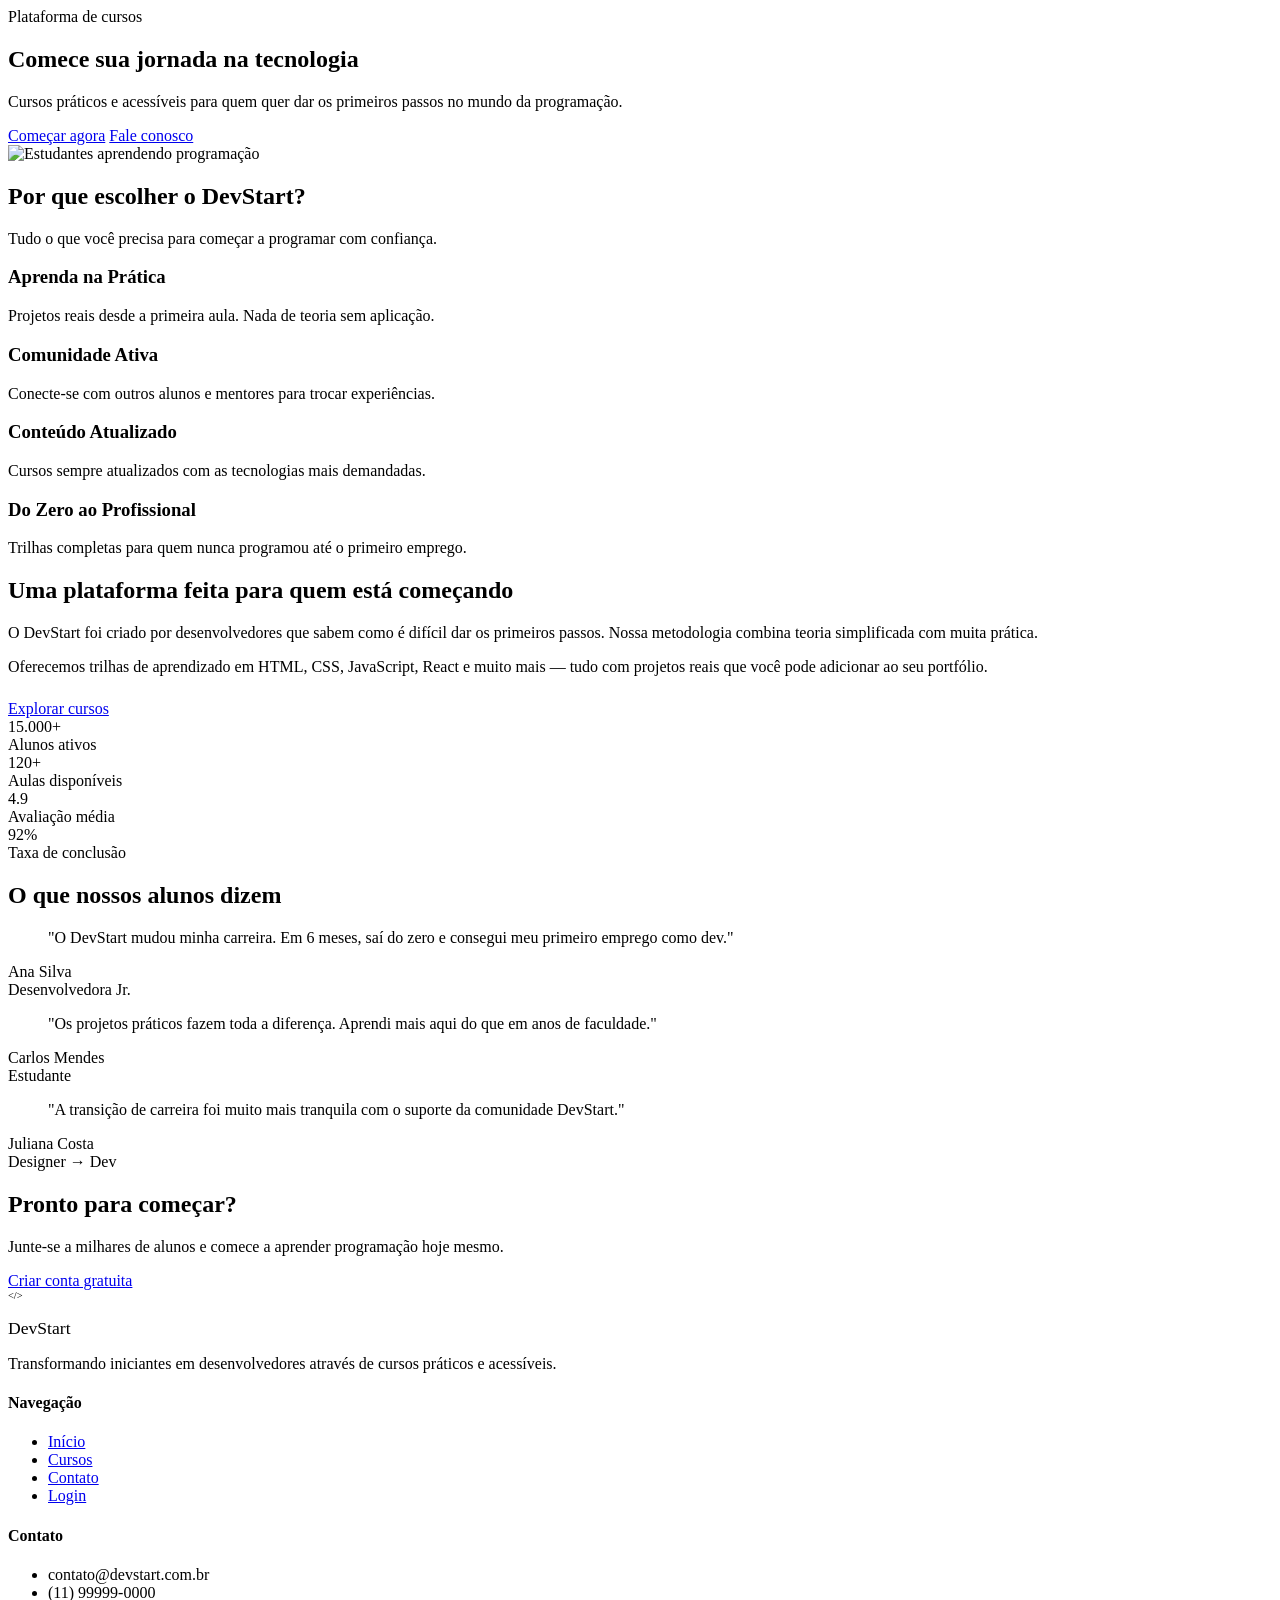
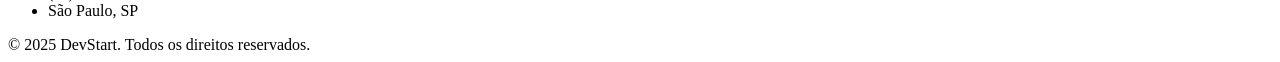
==== index.html @ ef2a412c "index bbase" ====
<!DOCTYPE html>
<html lang="pt-BR">
<head>
  <meta charset="UTF-8">
  <meta name="viewport" content="width=device-width, initial-scale=1.0">
  <title>DevStart — Cursos de Tecnologia para Iniciantes</title>
  <meta name="description" content="Aprenda programação do zero com cursos práticos e acessíveis.">
  <link rel="stylesheet" href="style.css">
</head>
<body>

  <!-- Header -->
  
  <section class="hero">
    <div class="container">
      <div class="hero-content">
        <span class="hero-badge">Plataforma de cursos</span>
        <h1>Comece sua jornada na <span class="highlight">tecnologia</span></h1>
        <p>Cursos práticos e acessíveis para quem quer dar os primeiros passos no mundo da programação.</p>
        <div class="hero-buttons">
          <a href="login.html" class="btn btn-primary btn-lg">Começar agora</a>
          <a href="contato.html" class="btn btn-outline btn-lg">Fale conosco</a>
        </div>
      </div>
      <div class="hero-image">
        <img src="https://images.unsplash.com/photo-1522202176988-66273c2fd55f?w=600&q=80" alt="Estudantes aprendendo programação">
      </div>
    </div>
  </section>

  <section class="section section-alt">
    <div class="container">
      <div class="section-header">
        <h2>Por que escolher o DevStart?</h2>
        <p>Tudo o que você precisa para começar a programar com confiança.</p>
      </div>
      <div class="grid-4">
        <div class="card">
          <div class="card-icon"><i class="bi bi-code-slash"></i></div>
          <h3>Aprenda na Prática</h3>
          <p>Projetos reais desde a primeira aula. Nada de teoria sem aplicação.</p>
        </div>
        <div class="card">
          <div class="card-icon"><i class="bi bi-people"></i></div>
          <h3>Comunidade Ativa</h3>
          <p>Conecte-se com outros alunos e mentores para trocar experiências.</p>
        </div>
        <div class="card">
          <div class="card-icon"><i class="bi bi-lightning-charge"></i></div>
          <h3>Conteúdo Atualizado</h3>
          <p>Cursos sempre atualizados com as tecnologias mais demandadas.</p>
        </div>
        <div class="card">
          <div class="card-icon"><i class="bi bi-book"></i></div>
          <h3>Do Zero ao Profissional</h3>
          <p>Trilhas completas para quem nunca programou até o primeiro emprego.</p>
        </div>
      </div>
    </div>
  </section>

  <section class="section">
    <div class="container">
      <div class="grid-2" style="align-items: center;">
        <div>
          <h2>Uma plataforma feita para quem está começando</h2>
          <p style="color: var(--muted); margin: 1rem 0;">O DevStart foi criado por desenvolvedores que sabem como é difícil dar os primeiros passos. Nossa metodologia combina teoria simplificada com muita prática.</p>
          <p style="color: var(--muted); margin-bottom: 1.5rem;">Oferecemos trilhas de aprendizado em HTML, CSS, JavaScript, React e muito mais — tudo com projetos reais que você pode adicionar ao seu portfólio.</p>
          <a href="cursos.html" class="btn btn-primary">Explorar cursos</a>
        </div>
        <div class="grid-2">
          <div class="metric-card">
            <div class="metric-value">15.000+</div>
            <div class="metric-label">Alunos ativos</div>
          </div>
          <div class="metric-card">
            <div class="metric-value">120+</div>
            <div class="metric-label">Aulas disponíveis</div>
          </div>
          <div class="metric-card">
            <div class="metric-value">4.9 <i class="bi bi-star-fill"></i></div>
            <div class="metric-label">Avaliação média</div>
          </div>
          <div class="metric-card">
            <div class="metric-value">92%</div>
            <div class="metric-label">Taxa de conclusão</div>
          </div>
        </div>
      </div>
    </div>
  </section>

  <section class="section section-alt">
    <div class="container">
      <div class="section-header">
        <h2>O que nossos alunos dizem</h2>
      </div>
      <div class="grid-3">
        <div class="card testimonial-card">
          <div class="stars">
            <i class="bi bi-star-fill"></i><i class="bi bi-star-fill"></i><i class="bi bi-star-fill"></i><i class="bi bi-star-fill"></i><i class="bi bi-star-fill"></i>
          </div>
          <blockquote>"O DevStart mudou minha carreira. Em 6 meses, saí do zero e consegui meu primeiro emprego como dev."</blockquote>
          <div class="author-name">Ana Silva</div>
          <div class="author-role">Desenvolvedora Jr.</div>
        </div>
        <div class="card testimonial-card">
          <div class="stars">
            <i class="bi bi-star-fill"></i><i class="bi bi-star-fill"></i><i class="bi bi-star-fill"></i><i class="bi bi-star-fill"></i><i class="bi bi-star-fill"></i>
          </div>
          <blockquote>"Os projetos práticos fazem toda a diferença. Aprendi mais aqui do que em anos de faculdade."</blockquote>
          <div class="author-name">Carlos Mendes</div>
          <div class="author-role">Estudante</div>
        </div>
        <div class="card testimonial-card">
          <div class="stars">
            <i class="bi bi-star-fill"></i><i class="bi bi-star-fill"></i><i class="bi bi-star-fill"></i><i class="bi bi-star-fill"></i><i class="bi bi-star-fill"></i>
          </div>
          <blockquote>"A transição de carreira foi muito mais tranquila com o suporte da comunidade DevStart."</blockquote>
          <div class="author-name">Juliana Costa</div>
          <div class="author-role">Designer → Dev</div>
        </div>
      </div>
    </div>
  </section>

  <section class="section">
    <div class="container">
      <div class="cta-banner">
        <i class="bi bi-graph-up-arrow"></i>
        <h2>Pronto para começar?</h2>
        <p>Junte-se a milhares de alunos e comece a aprender programação hoje mesmo.</p>
        <a href="login.html" class="btn btn-secondary btn-lg">Criar conta gratuita</a>
      </div>
    </div>
  </section>

  <footer class="footer">
    <div class="container">
      <div class="footer-grid">
        <div>
          <div class="logo" style="margin-bottom: 0.75rem;">
            <div class="logo-icon" style="width:1.75rem;height:1.75rem;font-size:0.65rem;">&lt;/&gt;</div>
            <span style="font-size:1.1rem;">DevStart</span>
          </div>
          <p>Transformando iniciantes em desenvolvedores através de cursos práticos e acessíveis.</p>
        </div>
        <div>
          <h4>Navegação</h4>
          <ul>
            <li><a href="index.html">Início</a></li>
            <li><a href="cursos.html">Cursos</a></li>
            <li><a href="contato.html">Contato</a></li>
            <li><a href="login.html">Login</a></li>
          </ul>
        </div>
        <div>
          <h4>Contato</h4>
          <ul>
            <li>contato@devstart.com.br</li>
            <li>(11) 99999-0000</li>
            <li>São Paulo, SP</li>
          </ul>
        </div>
      </div>
      <div class="footer-bottom">© 2025 DevStart. Todos os direitos reservados.</div>
    </div>
  </footer>

</body>
</html>
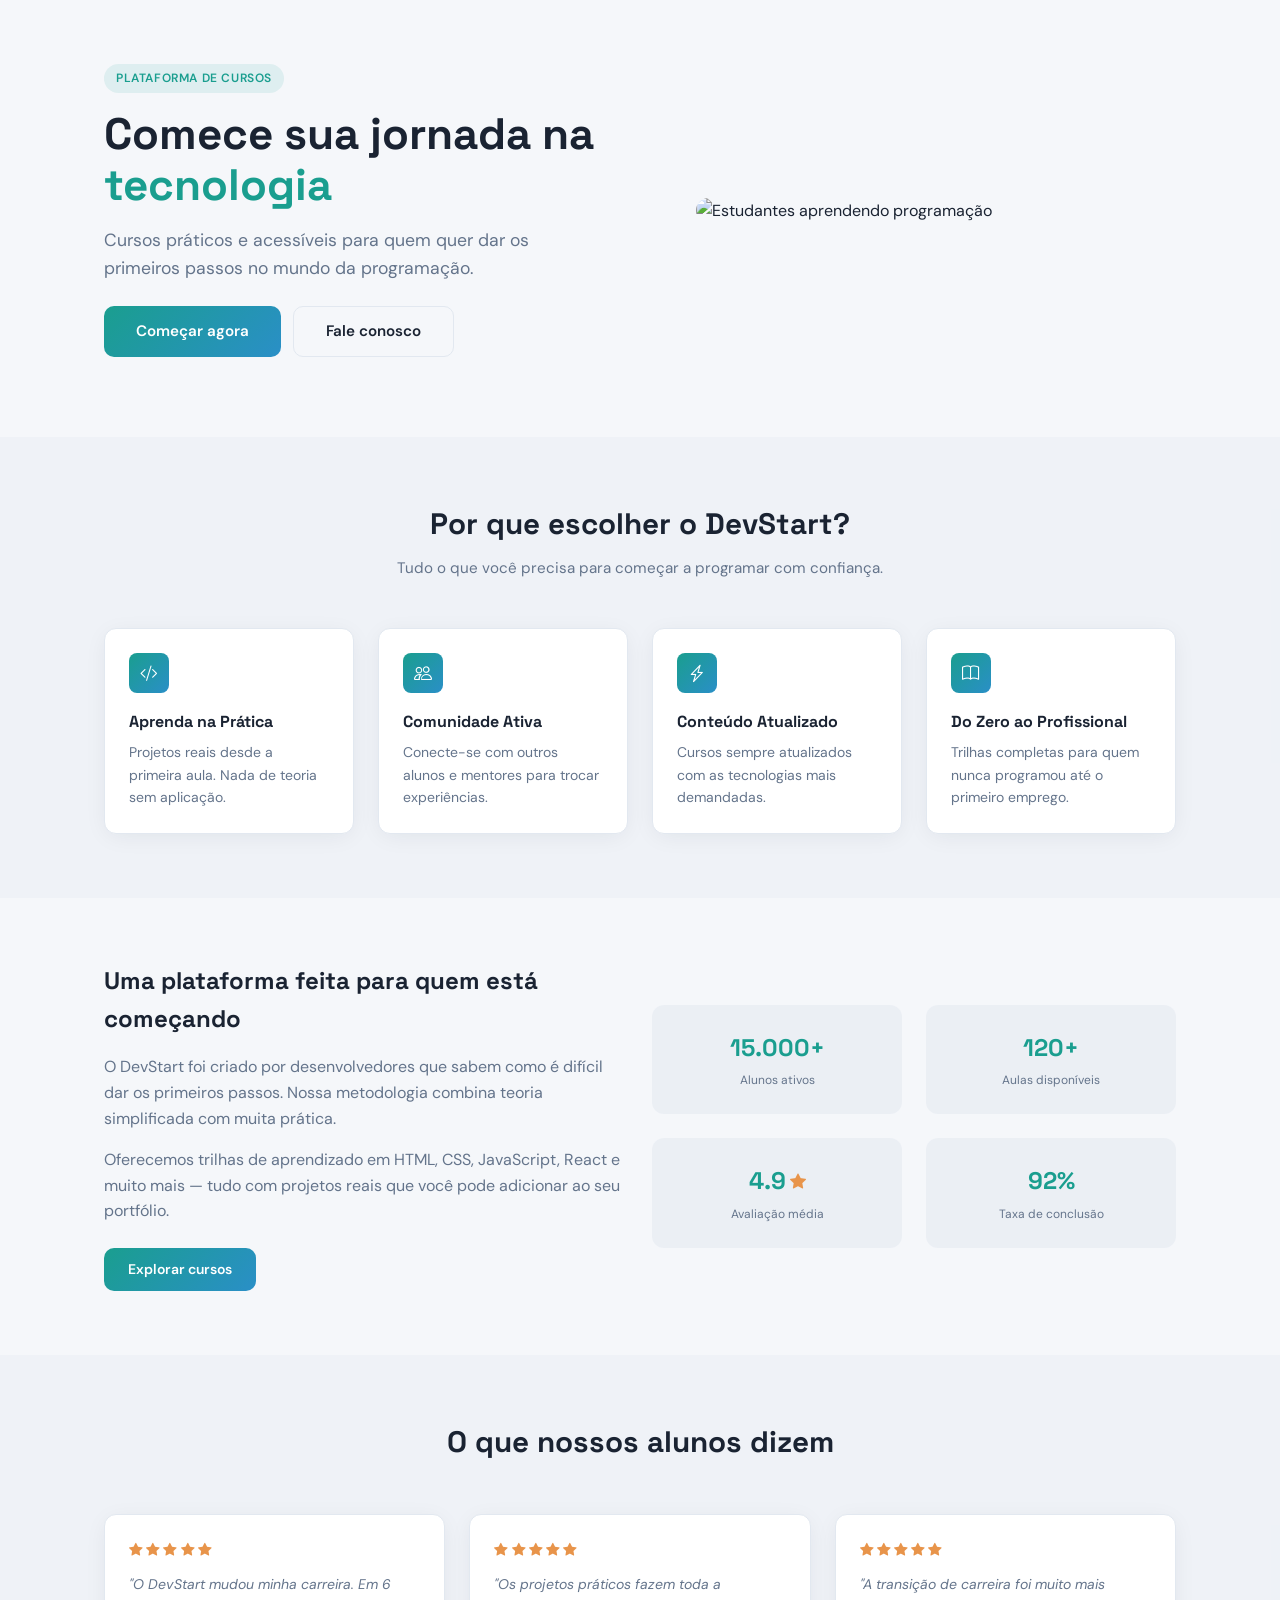
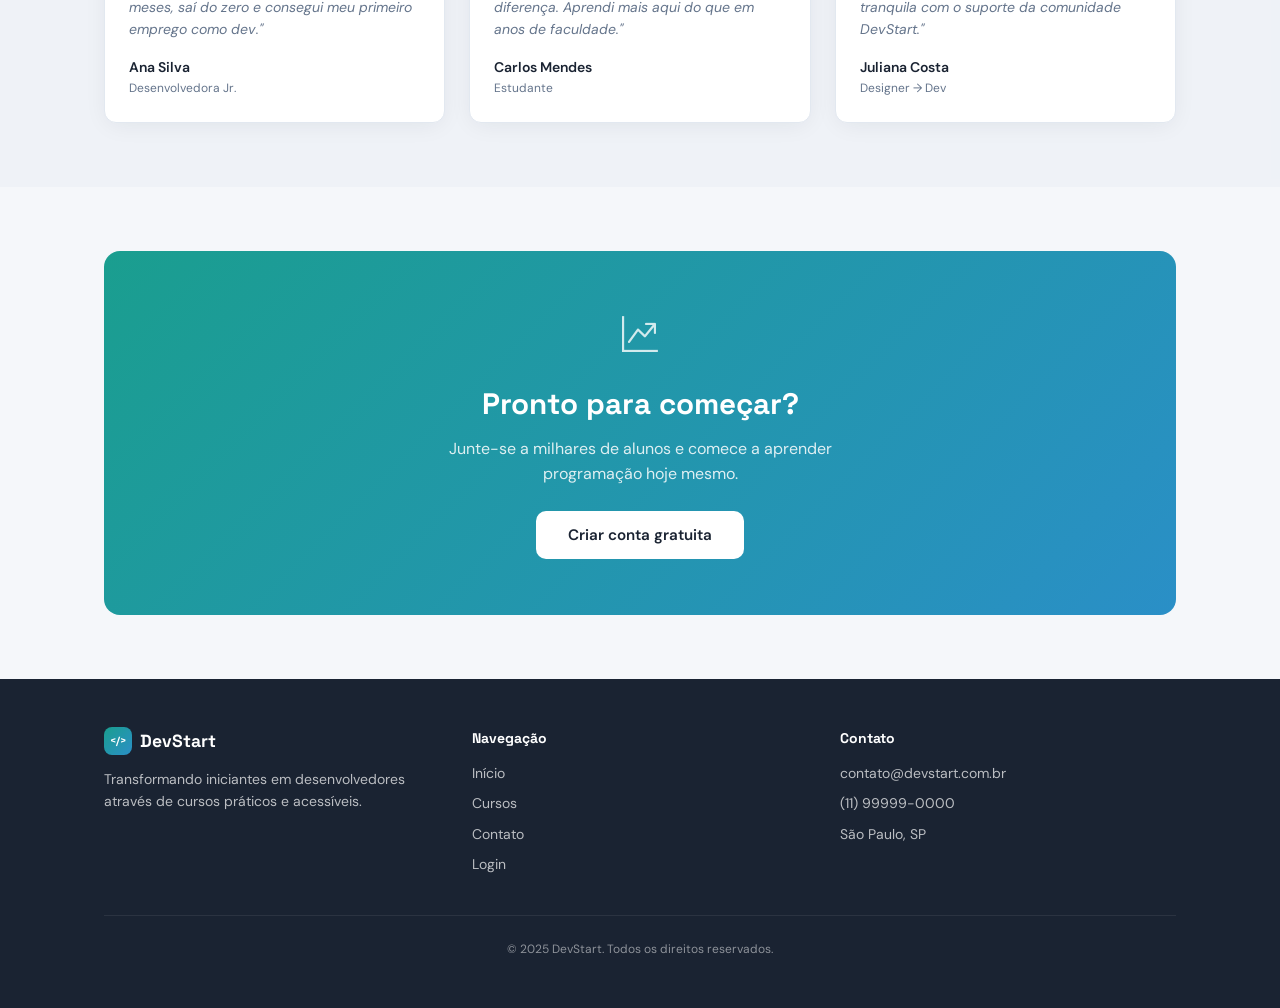
==== commit 5efd1034: "resolvendo o caminho do css" ====
--- a/index.html
+++ b/index.html
@@ -5,11 +5,9 @@
   <meta name="viewport" content="width=device-width, initial-scale=1.0">
   <title>DevStart — Cursos de Tecnologia para Iniciantes</title>
   <meta name="description" content="Aprenda programação do zero com cursos práticos e acessíveis.">
-  <link rel="stylesheet" href="style.css">
+ <link rel="stylesheet" href="css/style.css">
 </head>
 <body>
-
-  <!-- Header -->
   
   <section class="hero">
     <div class="container">
--- a/css/style.css
+++ b/css/style.css
@@ -0,0 +1,531 @@
+@import url('https://fonts.googleapis.com/css2?family=Space+Grotesk:wght@400;500;600;700&family=DM+Sans:wght@400;500;600&display=swap');
+@import url('https://cdn.jsdelivr.net/npm/bootstrap-icons@1.11.3/font/bootstrap-icons.min.css');
+
+* {
+  margin: 0;
+  padding: 0;
+  box-sizing: border-box;
+}
+
+:root {
+  --bg: #f5f7fa;
+  --fg: #1a2332;
+  --card: #ffffff;
+  --primary: #1a9e8f;
+  --primary-dark: #158578;
+  --accent: #e8944a;
+  --muted: #64748b;
+  --border: #e2e8f0;
+  --gradient: linear-gradient(135deg, #1a9e8f, #2a8fc7);
+  --shadow: 0 0.25rem 1.5rem -0.25rem rgba(26, 35, 50, 0.08);
+  --shadow-hover: 0 0.75rem 2rem -0.5rem rgba(26, 35, 50, 0.15);
+  --radius: 0.75rem;
+}
+
+body {
+  font-family: 'DM Sans', sans-serif;
+  font-size: 1rem;
+  color: var(--fg);
+  background: var(--bg);
+  line-height: 1.6;
+}
+
+h1, h2, h3, h4 {
+  font-family: 'Space Grotesk', sans-serif;
+}
+
+a {
+  text-decoration: none;
+  color: inherit;
+}
+
+ul { list-style: none; }
+
+/* ---- Container ---- */
+.container {
+  max-width: 70rem;
+  margin: 0 auto;
+  padding: 0 1.5rem;
+}
+
+/* ---- Header ---- */
+.header {
+  position: sticky;
+  top: 0;
+  z-index: 50;
+  background: rgba(255,255,255,0.85);
+  backdrop-filter: blur(0.75rem);
+  border-bottom: 1px solid var(--border);
+}
+.header .container {
+  display: flex;
+  align-items: center;
+  justify-content: space-between;
+  height: 4rem;
+}
+.logo {
+  display: flex;
+  align-items: center;
+  gap: 0.5rem;
+}
+.logo-icon {
+  width: 2rem;
+  height: 2rem;
+  border-radius: 0.5rem;
+  background: var(--gradient);
+  display: flex;
+  align-items: center;
+  justify-content: center;
+  color: #fff;
+  font-family: 'Space Grotesk', sans-serif;
+  font-weight: 700;
+  font-size: 0.75rem;
+}
+.logo span {
+  font-family: 'Space Grotesk', sans-serif;
+  font-weight: 700;
+  font-size: 1.25rem;
+}
+.nav {
+  display: flex;
+  align-items: center;
+  gap: 2rem;
+}
+.nav a {
+  font-size: 0.875rem;
+  font-weight: 500;
+  color: var(--muted);
+  transition: color 0.2s;
+}
+.nav a:hover, .nav a.active {
+  color: var(--primary);
+}
+.header-actions {
+  display: flex;
+  gap: 0.75rem;
+}
+
+/* ---- Buttons ---- */
+.btn {
+  display: inline-flex;
+  align-items: center;
+  justify-content: center;
+  gap: 0.5rem;
+  padding: 0.65rem 1.5rem;
+  border-radius: 0.625rem;
+  font-size: 0.875rem;
+  font-weight: 600;
+  font-family: 'DM Sans', sans-serif;
+  border: none;
+  cursor: pointer;
+  transition: background 0.2s, opacity 0.2s;
+}
+.btn-primary {
+  background: var(--gradient);
+  color: #fff;
+}
+.btn-primary:hover { opacity: 0.9; }
+.btn-outline {
+  background: transparent;
+  border: 1px solid var(--border);
+  color: var(--fg);
+}
+.btn-outline:hover {
+  border-color: var(--primary);
+  color: var(--primary);
+}
+.btn-ghost {
+  background: transparent;
+  color: var(--muted);
+}
+.btn-ghost:hover { color: var(--primary); }
+.btn-secondary {
+  background: #fff;
+  color: var(--fg);
+}
+.btn-secondary:hover { background: #f0f0f0; }
+.btn-lg {
+  padding: 0.75rem 2rem;
+  font-size: 0.95rem;
+}
+.btn-sm {
+  padding: 0.5rem 1rem;
+  font-size: 0.8rem;
+}
+
+/* ---- Hero ---- */
+.hero {
+  padding: 4rem 0 5rem;
+}
+.hero .container {
+  display: flex;
+  align-items: center;
+  gap: 3rem;
+}
+.hero-content {
+  flex: 1;
+}
+.hero-badge {
+  display: inline-block;
+  padding: 0.3rem 0.75rem;
+  border-radius: 99rem;
+  background: rgba(26, 158, 143, 0.1);
+  color: var(--primary);
+  font-size: 0.75rem;
+  font-weight: 600;
+  text-transform: uppercase;
+  letter-spacing: 0.05em;
+  margin-bottom: 1rem;
+}
+.hero h1 {
+  font-size: 2.75rem;
+  line-height: 1.15;
+  margin-bottom: 1rem;
+}
+.hero h1 .highlight { color: var(--primary); }
+.hero p {
+  font-size: 1.1rem;
+  color: var(--muted);
+  max-width: 28rem;
+  margin-bottom: 1.5rem;
+}
+.hero-buttons {
+  display: flex;
+  gap: 0.75rem;
+  flex-wrap: wrap;
+}
+.hero-image {
+  flex: 1;
+  display: flex;
+  justify-content: center;
+}
+.hero-image img {
+  width: 100%;
+  max-width: 28rem;
+  border-radius: 1rem;
+}
+
+/* ---- Section ---- */
+.section {
+  padding: 4rem 0;
+}
+.section-alt {
+  background: rgba(226, 232, 240, 0.35);
+}
+.section-header {
+  text-align: center;
+  max-width: 32rem;
+  margin: 0 auto 3rem;
+}
+.section-header h2 {
+  font-size: 1.85rem;
+  margin-bottom: 0.5rem;
+}
+.section-header p {
+  color: var(--muted);
+  font-size: 0.95rem;
+}
+
+/* ---- Grid ---- */
+.grid-4 {
+  display: grid;
+  grid-template-columns: repeat(4, 1fr);
+  gap: 1.5rem;
+}
+.grid-3 {
+  display: grid;
+  grid-template-columns: repeat(3, 1fr);
+  gap: 1.5rem;
+}
+.grid-2 {
+  display: grid;
+  grid-template-columns: repeat(2, 1fr);
+  gap: 1.5rem;
+}
+.grid-5-form {
+  display: grid;
+  grid-template-columns: 3fr 2fr;
+  gap: 2rem;
+}
+
+/* ---- Card ---- */
+.card {
+  background: var(--card);
+  border: 1px solid var(--border);
+  border-radius: var(--radius);
+  padding: 1.5rem;
+  box-shadow: var(--shadow);
+  transition: box-shadow 0.3s, transform 0.3s;
+}
+.card:hover {
+  box-shadow: var(--shadow-hover);
+  transform: translateY(-0.125rem);
+}
+.card-icon {
+  width: 2.5rem;
+  height: 2.5rem;
+  border-radius: 0.5rem;
+  background: var(--gradient);
+  display: flex;
+  align-items: center;
+  justify-content: center;
+  color: #fff;
+  font-size: 1.1rem;
+  margin-bottom: 1rem;
+}
+.card h3 {
+  font-size: 1rem;
+  margin-bottom: 0.4rem;
+}
+.card p {
+  font-size: 0.875rem;
+  color: var(--muted);
+}
+
+/* ---- Metrics ---- */
+.metric-card {
+  background: rgba(226, 232, 240, 0.5);
+  border-radius: var(--radius);
+  padding: 1.5rem;
+  text-align: center;
+}
+.metric-value {
+  font-family: 'Space Grotesk', sans-serif;
+  font-size: 1.5rem;
+  font-weight: 700;
+  color: var(--primary);
+  display: flex;
+  align-items: center;
+  justify-content: center;
+  gap: 0.25rem;
+  margin-bottom: 0.25rem;
+}
+.metric-value i { color: var(--accent); font-size: 1rem; }
+.metric-label {
+  font-size: 0.75rem;
+  color: var(--muted);
+}
+
+/* ---- Testimonials ---- */
+.testimonial-card .stars {
+  display: flex;
+  gap: 0.2rem;
+  margin-bottom: 0.75rem;
+  color: var(--accent);
+  font-size: 0.85rem;
+}
+.testimonial-card blockquote {
+  font-size: 0.875rem;
+  color: var(--muted);
+  font-style: italic;
+  margin-bottom: 1rem;
+}
+.testimonial-card .author-name {
+  font-weight: 600;
+  font-size: 0.875rem;
+}
+.testimonial-card .author-role {
+  font-size: 0.75rem;
+  color: var(--muted);
+}
+
+/* ---- CTA Banner ---- */
+.cta-banner {
+  background: var(--gradient);
+  border-radius: 1rem;
+  padding: 3.5rem;
+  text-align: center;
+  color: #fff;
+}
+.cta-banner i {
+  font-size: 2.25rem;
+  opacity: 0.8;
+  margin-bottom: 1rem;
+  display: block;
+}
+.cta-banner h2 {
+  font-size: 1.85rem;
+  margin-bottom: 0.5rem;
+}
+.cta-banner p {
+  opacity: 0.85;
+  max-width: 28rem;
+  margin: 0 auto 1.5rem;
+}
+
+/* ---- Footer ---- */
+.footer {
+  background: var(--fg);
+  color: #fff;
+  padding: 3rem 0;
+}
+.footer-grid {
+  display: grid;
+  grid-template-columns: repeat(3, 1fr);
+  gap: 2rem;
+  margin-bottom: 2rem;
+}
+.footer p, .footer li {
+  font-size: 0.875rem;
+  opacity: 0.7;
+}
+.footer h4 {
+  font-size: 0.875rem;
+  margin-bottom: 0.75rem;
+  opacity: 1;
+}
+.footer a:hover { opacity: 1; }
+.footer li { margin-bottom: 0.5rem; }
+.footer-bottom {
+  border-top: 1px solid rgba(255,255,255,0.15);
+  padding-top: 1.5rem;
+  text-align: center;
+  font-size: 0.75rem;
+  opacity: 0.5;
+}
+
+/* ---- Login ---- */
+.login-wrapper {
+  min-height: 100vh;
+  display: flex;
+  align-items: center;
+  justify-content: center;
+  padding: 2rem;
+  background: var(--bg);
+}
+.login-card {
+  background: var(--card);
+  border: 1px solid var(--border);
+  border-radius: var(--radius);
+  padding: 2.5rem;
+  width: 100%;
+  max-width: 24rem;
+  box-shadow: var(--shadow);
+  text-align: center;
+}
+.login-card h1 {
+  font-size: 1.5rem;
+  margin: 1rem 0 0.25rem;
+}
+.login-card .subtitle {
+  font-size: 0.875rem;
+  color: var(--muted);
+  margin-bottom: 1.5rem;
+}
+
+/* ---- Forms ---- */
+.form-group {
+  margin-bottom: 1rem;
+  text-align: left;
+}
+.form-group label {
+  display: block;
+  font-size: 0.8rem;
+  font-weight: 600;
+  margin-bottom: 0.35rem;
+}
+.form-group input,
+.form-group textarea {
+  width: 100%;
+  padding: 0.65rem 0.85rem;
+  border: 1px solid var(--border);
+  border-radius: 0.5rem;
+  font-family: 'DM Sans', sans-serif;
+  font-size: 0.875rem;
+  background: var(--bg);
+  color: var(--fg);
+  transition: border-color 0.2s;
+}
+.form-group input:focus,
+.form-group textarea:focus {
+  outline: none;
+  border-color: var(--primary);
+}
+.form-group textarea { resize: vertical; }
+.form-row {
+  display: grid;
+  grid-template-columns: 1fr 1fr;
+  gap: 1rem;
+}
+.form-link {
+  font-size: 0.8rem;
+  color: var(--primary);
+}
+.form-link:hover { text-decoration: underline; }
+.form-footer {
+  font-size: 0.8rem;
+  color: var(--muted);
+  margin-top: 1rem;
+}
+
+/* ---- Contact Info ---- */
+.contact-item {
+  display: flex;
+  align-items: flex-start;
+  gap: 1rem;
+  margin-bottom: 1.5rem;
+}
+.contact-item .card-icon {
+  margin-bottom: 0;
+  flex-shrink: 0;
+}
+.contact-item .label {
+  font-weight: 600;
+  font-size: 0.875rem;
+}
+.contact-item .value {
+  font-size: 0.875rem;
+  color: var(--muted);
+}
+.social-tags {
+  display: flex;
+  gap: 0.5rem;
+  flex-wrap: wrap;
+}
+.social-tag {
+  padding: 0.35rem 0.75rem;
+  border-radius: 99rem;
+  background: rgba(226, 232, 240, 0.5);
+  font-size: 0.75rem;
+  font-weight: 500;
+  color: var(--muted);
+  transition: color 0.2s, background 0.2s;
+  cursor: pointer;
+}
+.social-tag:hover {
+  color: var(--primary);
+  background: rgba(26, 158, 143, 0.1);
+}
+
+/* ---- Course Card ---- */
+.course-card { position: relative; }
+.course-card .course-level {
+  display: inline-block;
+  padding: 0.2rem 0.6rem;
+  border-radius: 99rem;
+  font-size: 0.7rem;
+  font-weight: 600;
+  margin-bottom: 0.75rem;
+}
+.level-iniciante { background: rgba(26,158,143,0.12); color: var(--primary); }
+.level-intermediario { background: rgba(42,143,199,0.12); color: #2a8fc7; }
+.course-card h3 { font-size: 1.05rem; margin-bottom: 0.35rem; }
+.course-card .course-desc {
+  font-size: 0.825rem;
+  color: var(--muted);
+  margin-bottom: 1rem;
+}
+.course-meta {
+  display: flex;
+  align-items: center;
+  gap: 1rem;
+  font-size: 0.75rem;
+  color: var(--muted);
+  margin-bottom: 1rem;
+}
+.course-meta span {
+  display: flex;
+  align-items: center;
+  gap: 0.25rem;
+}
+.course-card .btn { width: 100%; }
